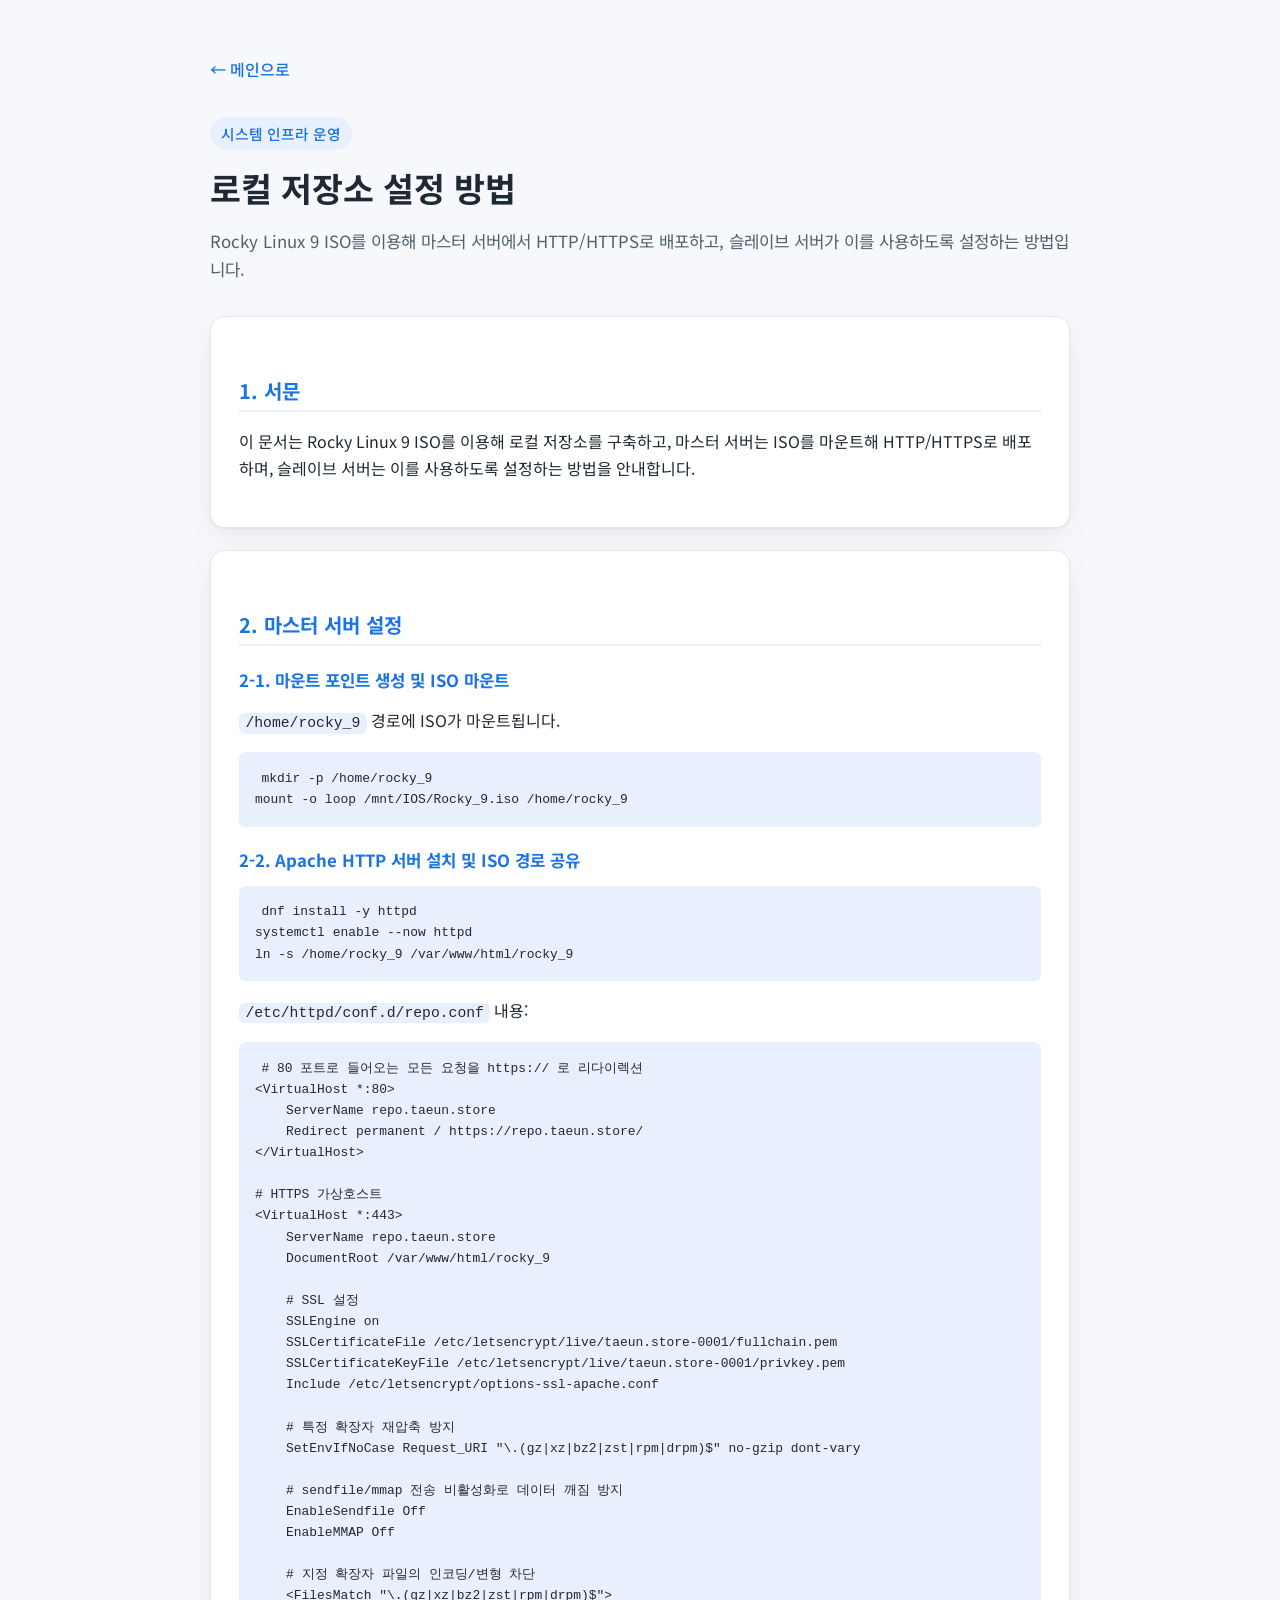
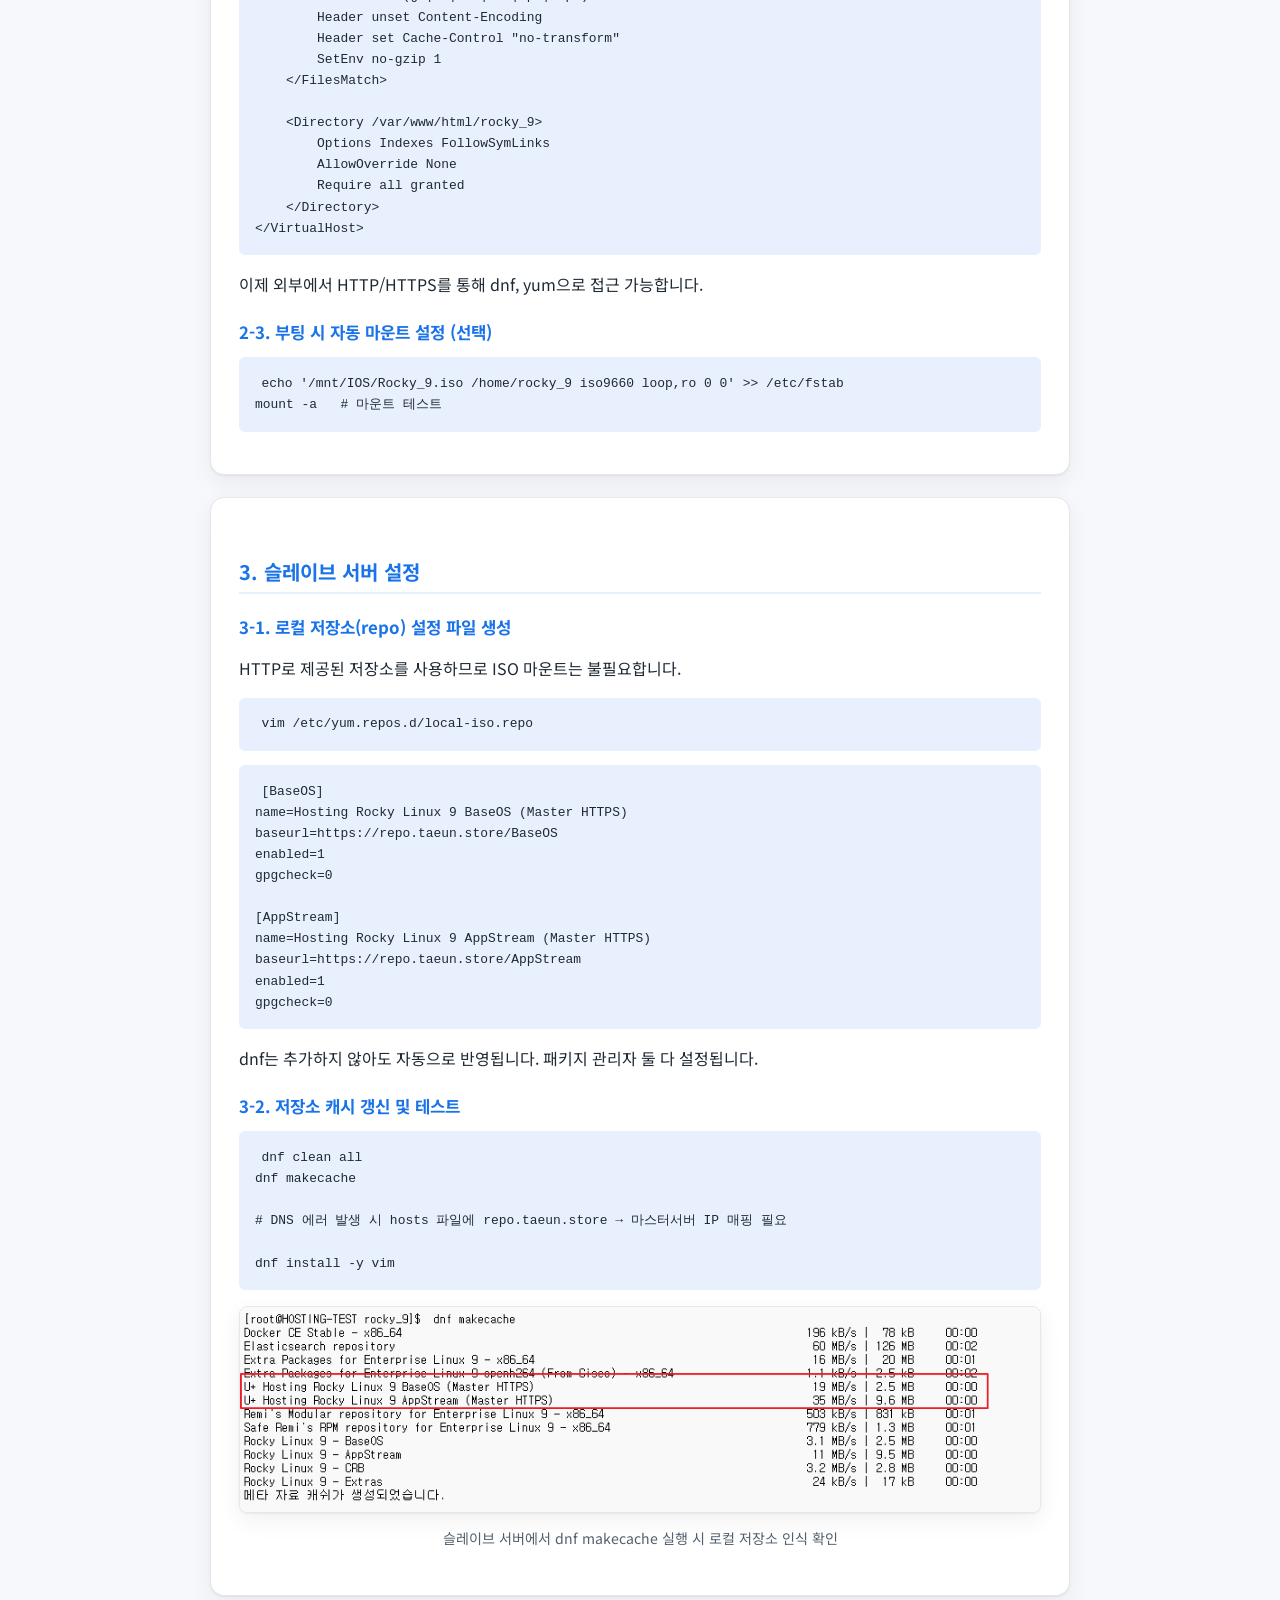
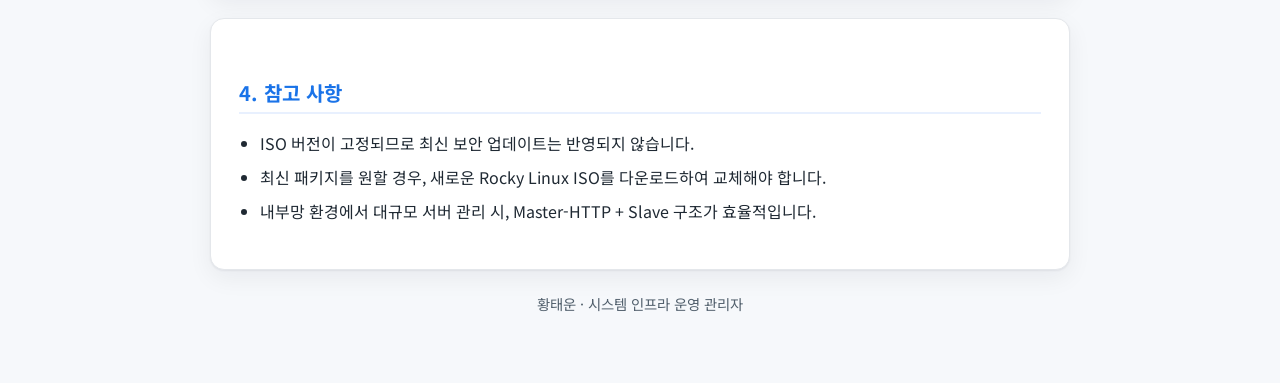
==== skills/local-repo/index.html @ 09cc475c "포트폴리오 구조 개선 및 스킬/프로젝트 페이지 분리" ====
<!DOCTYPE html>
<html lang="ko">
<head>
  <meta charset="UTF-8" />
  <meta name="viewport" content="width=device-width, initial-scale=1.0"/>
  <title>로컬 저장소 설정 방법 – 황태운</title>
  <meta name="description" content="Rocky Linux 9 ISO를 이용한 로컬 저장소(Master-Slave) 구축 방법" />
  <meta name="theme-color" content="#1a73e8" />
  <link rel="preconnect" href="https://fonts.googleapis.com" />
  <link rel="preconnect" href="https://fonts.gstatic.com" crossorigin />
  <link href="https://fonts.googleapis.com/css2?family=Noto+Sans+KR:wght@400;500;700&display=swap" rel="stylesheet" />
  <style>
    :root {
      --bg: #f6f8fb;
      --card: #ffffff;
      --text: #1f2933;
      --muted: #52606d;
      --accent: #1a73e8;
      --accent-soft: #e8f0fe;
      --border: #e4e7eb;
      --shadow: 0 1px 2px rgba(16, 24, 40, 0.06), 0 8px 24px rgba(16, 24, 40, 0.06);
    }
    @media (prefers-color-scheme: dark) {
      :root {
        --bg: #121417;
        --card: #1c1f24;
        --text: #e8eaed;
        --muted: #9aa0a6;
        --accent: #8ab4f8;
        --accent-soft: #1e3a5f;
        --border: #2d3138;
        --shadow: 0 1px 2px rgba(0, 0, 0, 0.35), 0 8px 24px rgba(0, 0, 0, 0.28);
      }
    }
    * { box-sizing: border-box; }
    html { color-scheme: light dark; }
    body {
      font-family: "Noto Sans KR", "Malgun Gothic", "Apple SD Gothic Neo", "Segoe UI", sans-serif;
      background-color: var(--bg);
      color: var(--text);
      line-height: 1.7;
      margin: 0;
      padding: clamp(24px, 5vw, 56px) clamp(16px, 4vw, 32px);
    }
    main { max-width: 860px; margin: 0 auto; }
    header { margin-bottom: 2rem; }
    h1, h2, h3 { color: var(--accent); line-height: 1.35; margin: 0 0 0.6rem; }
    h1 { font-size: clamp(1.6rem, 3vw, 2.1rem); color: var(--text); }
    h2 { font-size: 1.25rem; padding-bottom: 0.4rem; border-bottom: 2px solid var(--accent-soft); margin: 2rem 0 1rem; }
    h3 { font-size: 1.05rem; margin-top: 1.4rem; }
    .lead { color: var(--muted); font-size: 1.05rem; }
    .tagline {
      display: inline-block;
      background: var(--accent-soft);
      color: var(--accent);
      font-weight: 500;
      font-size: 0.92rem;
      padding: 0.25rem 0.7rem;
      border-radius: 999px;
      margin-bottom: 0.9rem;
    }
    .back-link { display: inline-block; margin-bottom: 1.2rem; font-weight: 500; }
    section {
      background: var(--card);
      border: 1px solid var(--border);
      border-radius: 14px;
      box-shadow: var(--shadow);
      padding: clamp(18px, 3vw, 28px);
      margin-bottom: 1.4rem;
    }
    ul { padding-left: 1.3rem; }
    li { margin: 0.4rem 0; }
    pre, code {
      font-family: ui-monospace, Consolas, monospace;
      background: var(--accent-soft);
      border-radius: 6px;
    }
    pre {
      padding: 1rem;
      overflow-x: auto;
      font-size: 0.88rem;
      line-height: 1.5;
    }
    code { padding: 0.15rem 0.4rem; font-size: 0.92em; }
    .img-wrap {
      margin: 1rem 0;
      text-align: center;
    }
    .img-wrap img {
      max-width: 100%;
      height: auto;
      border-radius: 8px;
      border: 1px solid var(--border);
      box-shadow: var(--shadow);
    }
    .img-caption {
      font-size: 0.88rem;
      color: var(--muted);
      margin-top: 0.4rem;
    }
    a { color: var(--accent); text-decoration: none; }
    a:hover { text-decoration: underline; }
    footer {
      max-width: 860px;
      margin: 0.5rem auto 0;
      color: var(--muted);
      font-size: 0.9rem;
      text-align: center;
    }
  </style>
</head>
<body>
  <main>
    <a href="../../index.html" class="back-link">← 메인으로</a>

    <header>
      <p class="tagline">시스템 인프라 운영</p>
      <h1>로컬 저장소 설정 방법</h1>
      <p class="lead">Rocky Linux 9 ISO를 이용해 마스터 서버에서 HTTP/HTTPS로 배포하고, 슬레이브 서버가 이를 사용하도록 설정하는 방법입니다.</p>
    </header>

    <section>
      <h2>1. 서문</h2>
      <p>이 문서는 Rocky Linux 9 ISO를 이용해 로컬 저장소를 구축하고, 마스터 서버는 ISO를 마운트해 HTTP/HTTPS로 배포하며, 슬레이브 서버는 이를 사용하도록 설정하는 방법을 안내합니다.</p>
    </section>

    <section>
      <h2>2. 마스터 서버 설정</h2>

      <h3>2-1. 마운트 포인트 생성 및 ISO 마운트</h3>
      <p><code>/home/rocky_9</code> 경로에 ISO가 마운트됩니다.</p>
<pre><code>mkdir -p /home/rocky_9
mount -o loop /mnt/IOS/Rocky_9.iso /home/rocky_9</code></pre>

      <h3>2-2. Apache HTTP 서버 설치 및 ISO 경로 공유</h3>
<pre><code>dnf install -y httpd
systemctl enable --now httpd
ln -s /home/rocky_9 /var/www/html/rocky_9</code></pre>

      <p><code>/etc/httpd/conf.d/repo.conf</code> 내용:</p>
<pre><code># 80 포트로 들어오는 모든 요청을 https:// 로 리다이렉션
&lt;VirtualHost *:80&gt;
    ServerName repo.taeun.store
    Redirect permanent / https://repo.taeun.store/
&lt;/VirtualHost&gt;

# HTTPS 가상호스트
&lt;VirtualHost *:443&gt;
    ServerName repo.taeun.store
    DocumentRoot /var/www/html/rocky_9

    # SSL 설정
    SSLEngine on
    SSLCertificateFile /etc/letsencrypt/live/taeun.store-0001/fullchain.pem
    SSLCertificateKeyFile /etc/letsencrypt/live/taeun.store-0001/privkey.pem
    Include /etc/letsencrypt/options-ssl-apache.conf

    # 특정 확장자 재압축 방지
    SetEnvIfNoCase Request_URI "\.(gz|xz|bz2|zst|rpm|drpm)$" no-gzip dont-vary

    # sendfile/mmap 전송 비활성화로 데이터 깨짐 방지
    EnableSendfile Off
    EnableMMAP Off

    # 지정 확장자 파일의 인코딩/변형 차단
    &lt;FilesMatch "\.(gz|xz|bz2|zst|rpm|drpm)$"&gt;
        Header unset Content-Encoding
        Header set Cache-Control "no-transform"
        SetEnv no-gzip 1
    &lt;/FilesMatch&gt;

    &lt;Directory /var/www/html/rocky_9&gt;
        Options Indexes FollowSymLinks
        AllowOverride None
        Require all granted
    &lt;/Directory&gt;
&lt;/VirtualHost&gt;</code></pre>
      <p>이제 외부에서 HTTP/HTTPS를 통해 dnf, yum으로 접근 가능합니다.</p>

      <h3>2-3. 부팅 시 자동 마운트 설정 (선택)</h3>
<pre><code>echo '/mnt/IOS/Rocky_9.iso /home/rocky_9 iso9660 loop,ro 0 0' &gt;&gt; /etc/fstab
mount -a   # 마운트 테스트</code></pre>
    </section>

    <section>
      <h2>3. 슬레이브 서버 설정</h2>

      <h3>3-1. 로컬 저장소(repo) 설정 파일 생성</h3>
      <p>HTTP로 제공된 저장소를 사용하므로 ISO 마운트는 불필요합니다.</p>
<pre><code>vim /etc/yum.repos.d/local-iso.repo</code></pre>
<pre><code>[BaseOS]
name=Hosting Rocky Linux 9 BaseOS (Master HTTPS)
baseurl=https://repo.taeun.store/BaseOS
enabled=1
gpgcheck=0

[AppStream]
name=Hosting Rocky Linux 9 AppStream (Master HTTPS)
baseurl=https://repo.taeun.store/AppStream
enabled=1
gpgcheck=0</code></pre>
      <p>dnf는 추가하지 않아도 자동으로 반영됩니다. 패키지 관리자 둘 다 설정됩니다.</p>

      <h3>3-2. 저장소 캐시 갱신 및 테스트</h3>
<pre><code>dnf clean all
dnf makecache

# DNS 에러 발생 시 hosts 파일에 repo.taeun.store → 마스터서버 IP 매핑 필요

dnf install -y vim</code></pre>

      <div class="img-wrap">
        <img src="images/local_repo_makecache.png" alt="dnf makecache 결과" />
        <p class="img-caption">슬레이브 서버에서 dnf makecache 실행 시 로컬 저장소 인식 확인</p>
      </div>
    </section>

    <section>
      <h2>4. 참고 사항</h2>
      <ul>
        <li>ISO 버전이 고정되므로 최신 보안 업데이트는 반영되지 않습니다.</li>
        <li>최신 패키지를 원할 경우, 새로운 Rocky Linux ISO를 다운로드하여 교체해야 합니다.</li>
        <li>내부망 환경에서 대규모 서버 관리 시, Master-HTTP + Slave 구조가 효율적입니다.</li>
      </ul>
    </section>
  </main>

  <footer>
    <p>황태운 · 시스템 인프라 운영 관리자</p>
  </footer>
</body>
</html>
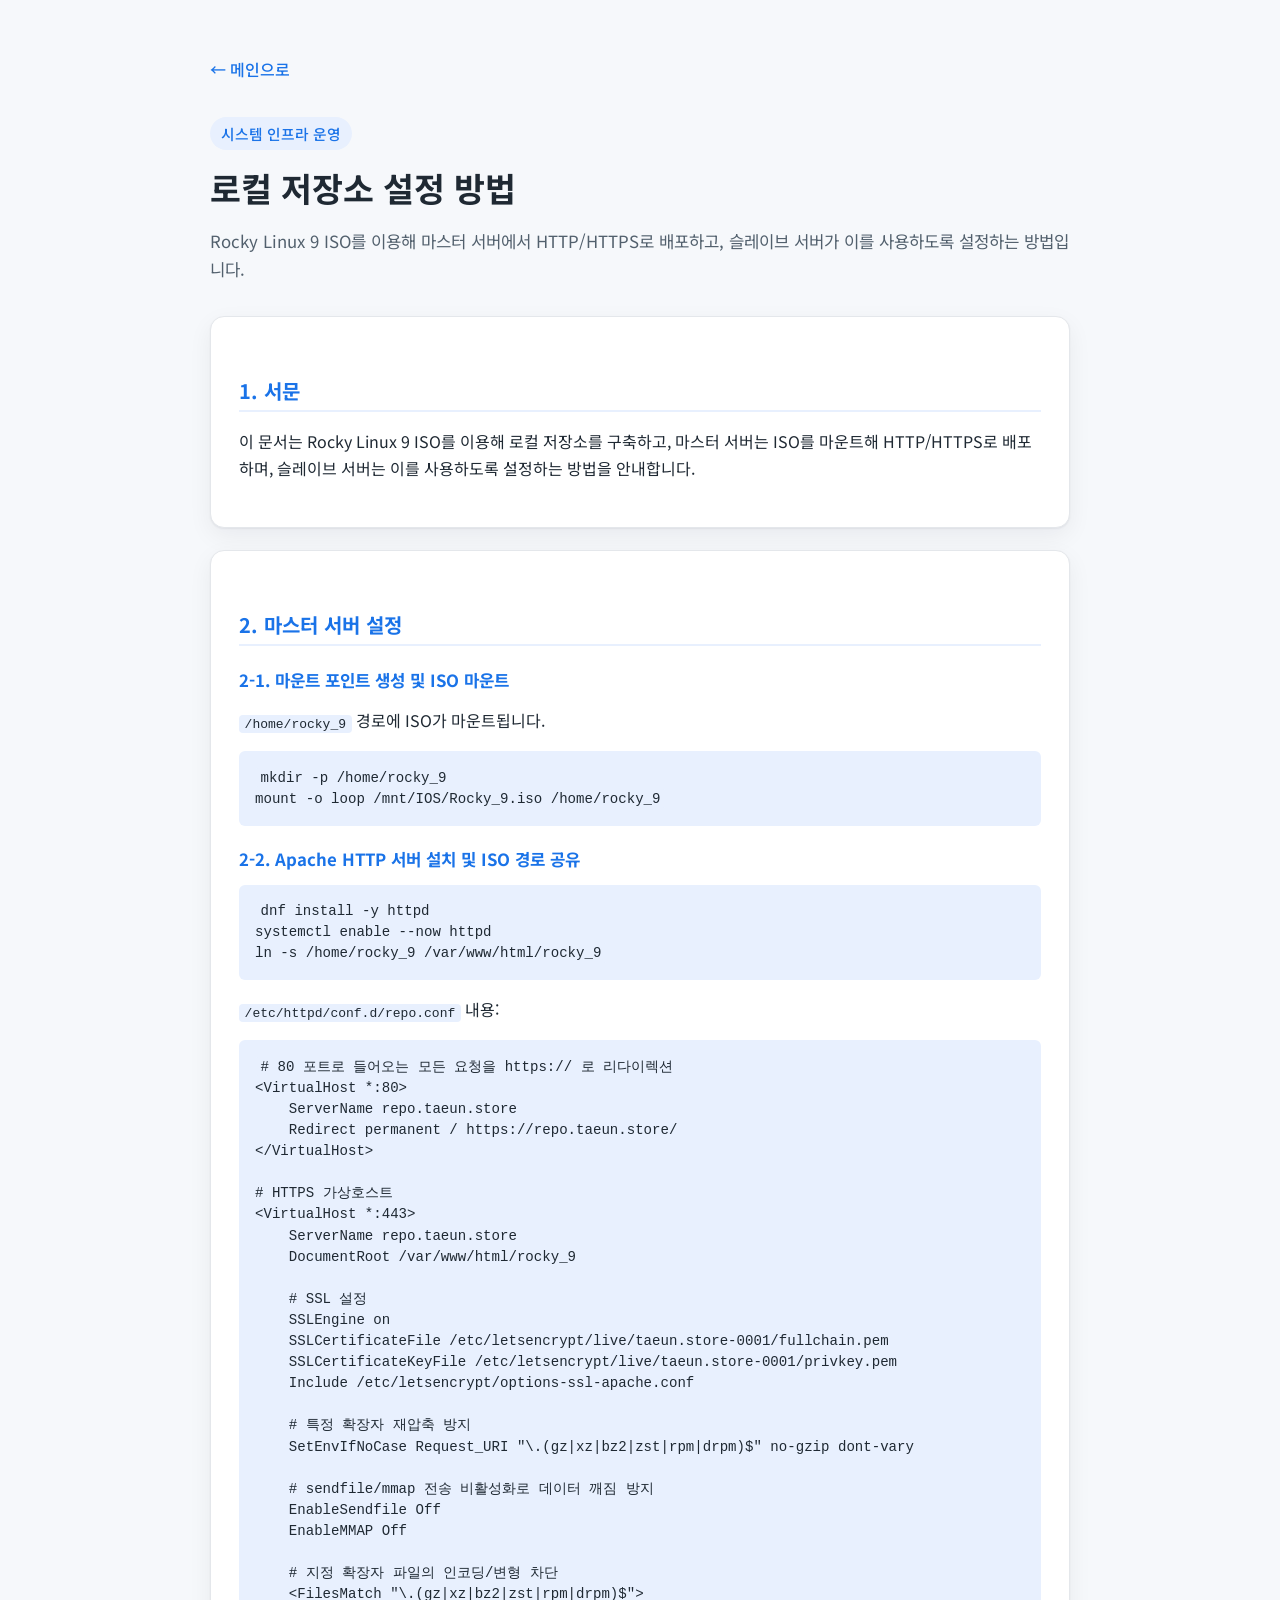
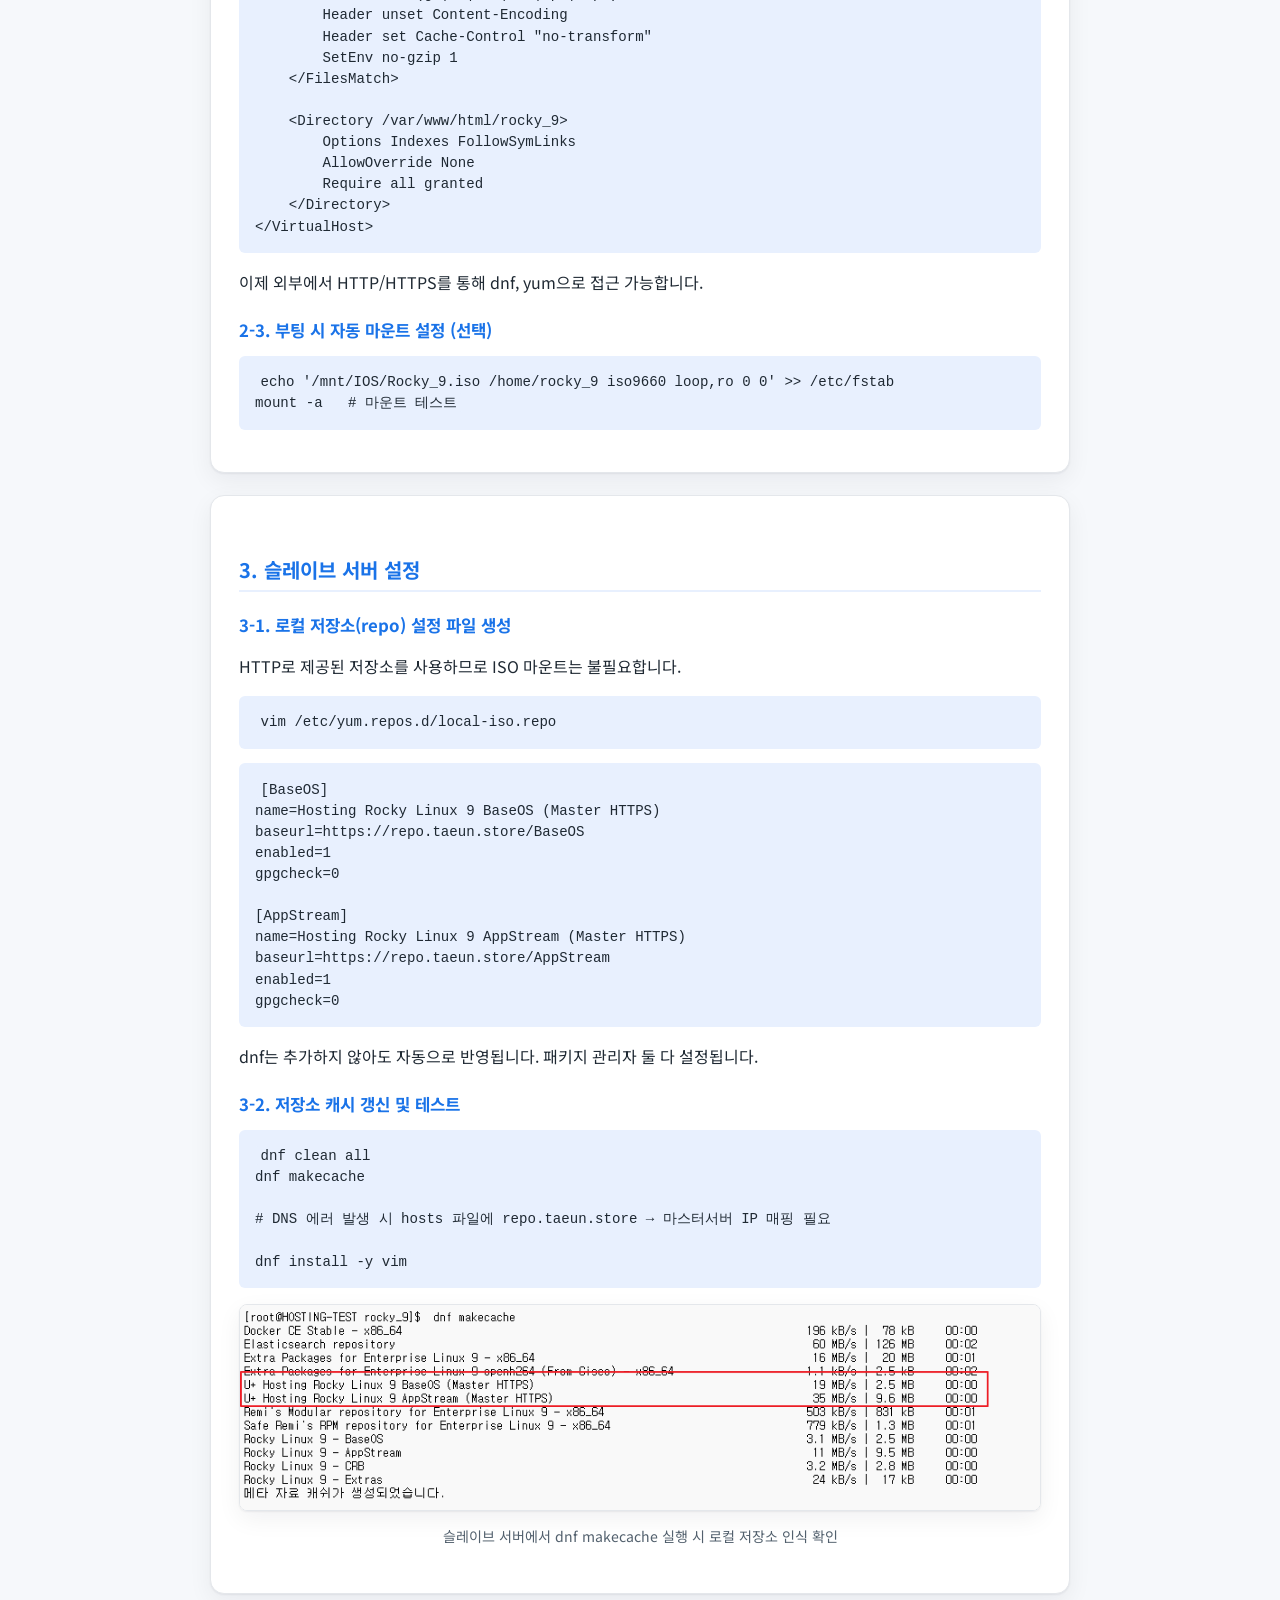
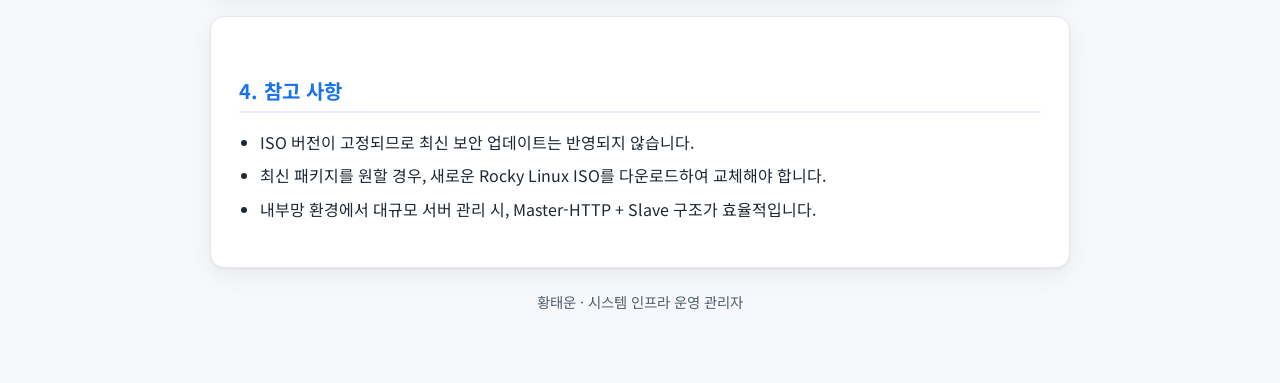
==== commit d10873cd: "폰트 통일" ====
--- a/skills/local-repo/index.html
+++ b/skills/local-repo/index.html
@@ -6,108 +6,7 @@
   <title>로컬 저장소 설정 방법 – 황태운</title>
   <meta name="description" content="Rocky Linux 9 ISO를 이용한 로컬 저장소(Master-Slave) 구축 방법" />
   <meta name="theme-color" content="#1a73e8" />
-  <link rel="preconnect" href="https://fonts.googleapis.com" />
-  <link rel="preconnect" href="https://fonts.gstatic.com" crossorigin />
-  <link href="https://fonts.googleapis.com/css2?family=Noto+Sans+KR:wght@400;500;700&display=swap" rel="stylesheet" />
-  <style>
-    :root {
-      --bg: #f6f8fb;
-      --card: #ffffff;
-      --text: #1f2933;
-      --muted: #52606d;
-      --accent: #1a73e8;
-      --accent-soft: #e8f0fe;
-      --border: #e4e7eb;
-      --shadow: 0 1px 2px rgba(16, 24, 40, 0.06), 0 8px 24px rgba(16, 24, 40, 0.06);
-    }
-    @media (prefers-color-scheme: dark) {
-      :root {
-        --bg: #121417;
-        --card: #1c1f24;
-        --text: #e8eaed;
-        --muted: #9aa0a6;
-        --accent: #8ab4f8;
-        --accent-soft: #1e3a5f;
-        --border: #2d3138;
-        --shadow: 0 1px 2px rgba(0, 0, 0, 0.35), 0 8px 24px rgba(0, 0, 0, 0.28);
-      }
-    }
-    * { box-sizing: border-box; }
-    html { color-scheme: light dark; }
-    body {
-      font-family: "Noto Sans KR", "Malgun Gothic", "Apple SD Gothic Neo", "Segoe UI", sans-serif;
-      background-color: var(--bg);
-      color: var(--text);
-      line-height: 1.7;
-      margin: 0;
-      padding: clamp(24px, 5vw, 56px) clamp(16px, 4vw, 32px);
-    }
-    main { max-width: 860px; margin: 0 auto; }
-    header { margin-bottom: 2rem; }
-    h1, h2, h3 { color: var(--accent); line-height: 1.35; margin: 0 0 0.6rem; }
-    h1 { font-size: clamp(1.6rem, 3vw, 2.1rem); color: var(--text); }
-    h2 { font-size: 1.25rem; padding-bottom: 0.4rem; border-bottom: 2px solid var(--accent-soft); margin: 2rem 0 1rem; }
-    h3 { font-size: 1.05rem; margin-top: 1.4rem; }
-    .lead { color: var(--muted); font-size: 1.05rem; }
-    .tagline {
-      display: inline-block;
-      background: var(--accent-soft);
-      color: var(--accent);
-      font-weight: 500;
-      font-size: 0.92rem;
-      padding: 0.25rem 0.7rem;
-      border-radius: 999px;
-      margin-bottom: 0.9rem;
-    }
-    .back-link { display: inline-block; margin-bottom: 1.2rem; font-weight: 500; }
-    section {
-      background: var(--card);
-      border: 1px solid var(--border);
-      border-radius: 14px;
-      box-shadow: var(--shadow);
-      padding: clamp(18px, 3vw, 28px);
-      margin-bottom: 1.4rem;
-    }
-    ul { padding-left: 1.3rem; }
-    li { margin: 0.4rem 0; }
-    pre, code {
-      font-family: ui-monospace, Consolas, monospace;
-      background: var(--accent-soft);
-      border-radius: 6px;
-    }
-    pre {
-      padding: 1rem;
-      overflow-x: auto;
-      font-size: 0.88rem;
-      line-height: 1.5;
-    }
-    code { padding: 0.15rem 0.4rem; font-size: 0.92em; }
-    .img-wrap {
-      margin: 1rem 0;
-      text-align: center;
-    }
-    .img-wrap img {
-      max-width: 100%;
-      height: auto;
-      border-radius: 8px;
-      border: 1px solid var(--border);
-      box-shadow: var(--shadow);
-    }
-    .img-caption {
-      font-size: 0.88rem;
-      color: var(--muted);
-      margin-top: 0.4rem;
-    }
-    a { color: var(--accent); text-decoration: none; }
-    a:hover { text-decoration: underline; }
-    footer {
-      max-width: 860px;
-      margin: 0.5rem auto 0;
-      color: var(--muted);
-      font-size: 0.9rem;
-      text-align: center;
-    }
-  </style>
+  <link rel="stylesheet" href="../../assets/style.css" />
 </head>
 <body>
   <main>
--- a/assets/style.css
+++ b/assets/style.css
@@ -0,0 +1,119 @@
+@import url('https://fonts.googleapis.com/css2?family=Noto+Sans+KR:wght@400;500;700&display=swap');
+
+:root {
+  --bg: #f6f8fb;
+  --card: #ffffff;
+  --text: #1f2933;
+  --muted: #52606d;
+  --accent: #1a73e8;
+  --accent-soft: #e8f0fe;
+  --border: #e4e7eb;
+  --shadow: 0 1px 2px rgba(16, 24, 40, 0.06), 0 8px 24px rgba(16, 24, 40, 0.06);
+}
+
+@media (prefers-color-scheme: dark) {
+  :root {
+    --bg: #121417;
+    --card: #1c1f24;
+    --text: #e8eaed;
+    --muted: #9aa0a6;
+    --accent: #8ab4f8;
+    --accent-soft: #1e3a5f;
+    --border: #2d3138;
+    --shadow: 0 1px 2px rgba(0, 0, 0, 0.35), 0 8px 24px rgba(0, 0, 0, 0.28);
+  }
+}
+
+* { box-sizing: border-box; }
+html { color-scheme: light dark; }
+
+body {
+  font-family: "Noto Sans KR", "Malgun Gothic", "Apple SD Gothic Neo", "Segoe UI", sans-serif;
+  background-color: var(--bg);
+  color: var(--text);
+  line-height: 1.7;
+  margin: 0;
+  padding: clamp(24px, 5vw, 56px) clamp(16px, 4vw, 32px);
+}
+
+main { max-width: 860px; margin: 0 auto; }
+
+header { margin-bottom: 2rem; }
+
+h1, h2, h3 { color: var(--accent); line-height: 1.35; margin: 0 0 0.6rem; }
+h1 { font-size: clamp(1.6rem, 3vw, 2.1rem); color: var(--text); }
+h2 { font-size: 1.25rem; padding-bottom: 0.4rem; border-bottom: 2px solid var(--accent-soft); margin: 2rem 0 1rem; }
+h3 { font-size: 1.05rem; margin-top: 1.4rem; }
+
+.lead { color: var(--muted); font-size: 1.05rem; }
+
+.tagline {
+  display: inline-block;
+  background: var(--accent-soft);
+  color: var(--accent);
+  font-weight: 500;
+  font-size: 0.92rem;
+  padding: 0.25rem 0.7rem;
+  border-radius: 999px;
+  margin-bottom: 0.9rem;
+}
+
+.back-link { display: inline-block; margin-bottom: 1.2rem; font-weight: 500; }
+
+section {
+  background: var(--card);
+  border: 1px solid var(--border);
+  border-radius: 14px;
+  box-shadow: var(--shadow);
+  padding: clamp(18px, 3vw, 28px);
+  margin-bottom: 1.4rem;
+}
+
+ul { padding-left: 1.3rem; }
+li { margin: 0.4rem 0; }
+
+pre {
+  font-family: ui-monospace, Consolas, monospace;
+  background: var(--accent-soft);
+  border-radius: 6px;
+  padding: 1rem;
+  overflow-x: auto;
+  font-size: 0.88rem;
+  line-height: 1.5;
+}
+
+code {
+  background: var(--accent-soft);
+  padding: 0.1rem 0.35rem;
+  border-radius: 4px;
+}
+
+.img-wrap {
+  margin: 1rem 0;
+  text-align: center;
+}
+
+.img-wrap img {
+  max-width: 100%;
+  height: auto;
+  border-radius: 8px;
+  border: 1px solid var(--border);
+  box-shadow: var(--shadow);
+}
+
+.img-caption {
+  font-size: 0.88rem;
+  color: var(--muted);
+  margin-top: 0.4rem;
+}
+
+a { color: var(--accent); text-decoration: none; }
+a:hover { text-decoration: underline; }
+
+footer {
+  max-width: 860px;
+  margin: 0.5rem auto 0;
+  color: var(--muted);
+  font-size: 0.9rem;
+  text-align: center;
+}
